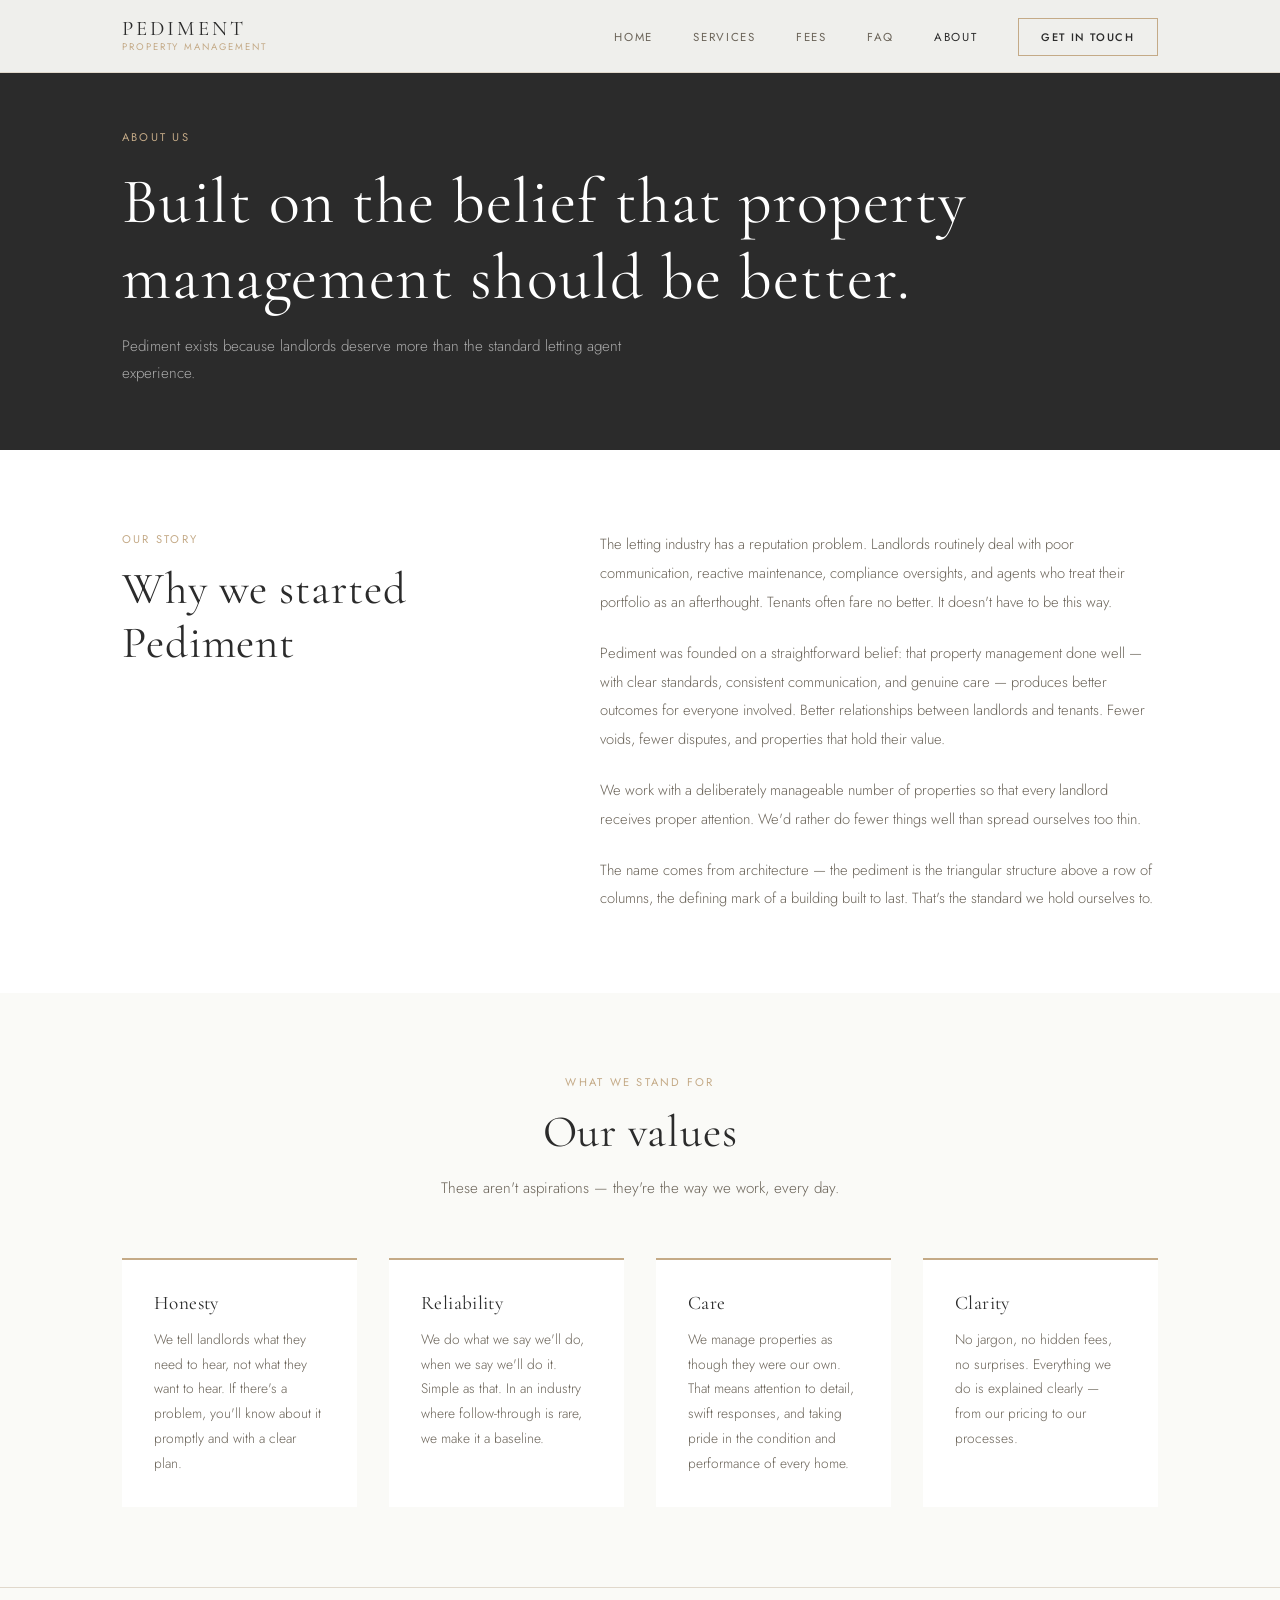
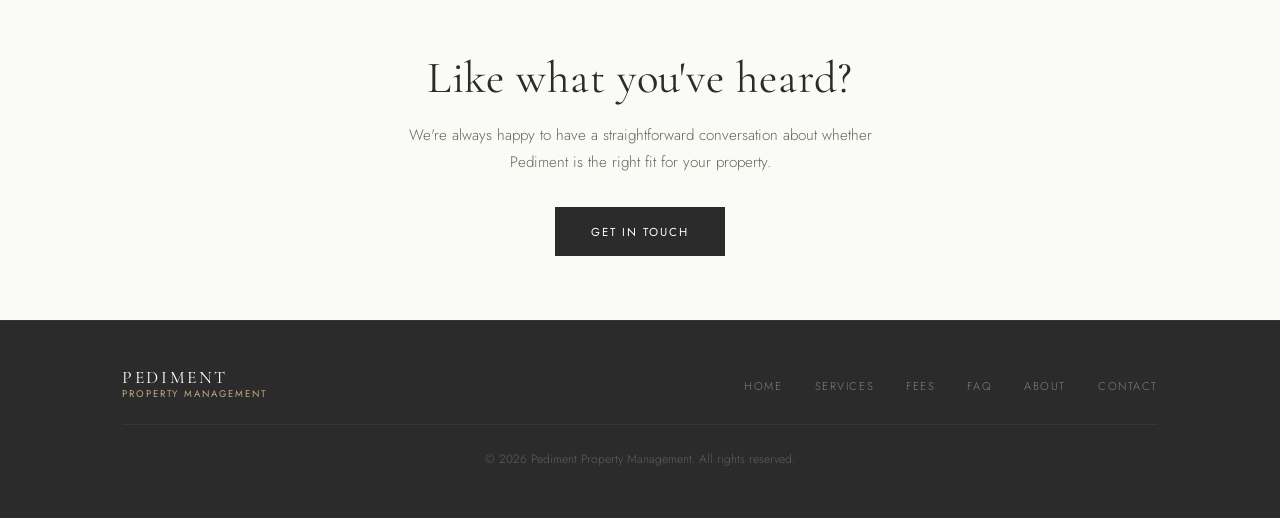
==== about.html @ b6da0488 "Add files via upload" ====
<!DOCTYPE html>
<html lang="en">
<head>
  <meta charset="UTF-8" />
  <meta name="viewport" content="width=device-width, initial-scale=1.0" />
  <title>About — Pediment Property Management</title>
  <meta name="description" content="Who we are, what we stand for, and why we started Pediment Property Management." />
  <link rel="stylesheet" href="styles.css" />
</head>
<body>

  <!-- Navigation -->
  <nav>
    <div class="nav-inner">
      <a href="index.html" class="nav-logo">
        <div class="nav-logo-text">
          <span class="nav-logo-name">Pediment</span>
          <span class="nav-logo-sub">Property Management</span>
        </div>
      </a>
      <button class="nav-toggle" aria-label="Toggle menu" onclick="toggleNav()">
        <span></span><span></span><span></span>
      </button>
      <ul class="nav-links" id="navLinks">
        <li><a href="index.html">Home</a></li>
        <li><a href="services.html">Services</a></li>
        <li><a href="fees.html">Fees</a></li>
        <li><a href="faq.html">FAQ</a></li>
        <li><a href="about.html" class="active">About</a></li>
        <li><a href="contact.html" class="nav-cta">Get in Touch</a></li>
      </ul>
    </div>
  </nav>

  <!-- Page Intro -->
  <div class="about-intro">
    <div class="container">
      <span class="eyebrow" style="display:block; margin-bottom: 1rem;">About Us</span>
      <h1>Built on the belief that property management should be better.</h1>
      <p>Pediment exists because landlords deserve more than the standard letting agent experience.</p>
    </div>
  </div>

  <!-- Story -->
  <section class="about-story">
    <div class="container">
      <div class="about-grid">
        <div class="about-sidebar">
          <span class="eyebrow">Our Story</span>
          <h2>Why we started Pediment</h2>
        </div>
        <div class="about-body">
          <p>The letting industry has a reputation problem. Landlords routinely deal with poor communication, reactive maintenance, compliance oversights, and agents who treat their portfolio as an afterthought. Tenants often fare no better. It doesn't have to be this way.</p>
          <p>Pediment was founded on a straightforward belief: that property management done well — with clear standards, consistent communication, and genuine care — produces better outcomes for everyone involved. Better relationships between landlords and tenants. Fewer voids, fewer disputes, and properties that hold their value.</p>
          <p>We work with a deliberately manageable number of properties so that every landlord receives proper attention. We'd rather do fewer things well than spread ourselves too thin.</p>
          <p>The name comes from architecture — the pediment is the triangular structure above a row of columns, the defining mark of a building built to last. That's the standard we hold ourselves to.</p>
        </div>
      </div>
    </div>
  </section>

  <!-- Values -->
  <section class="values">
    <div class="container">
      <div class="section-header centered">
        <span class="eyebrow">What We Stand For</span>
        <h2>Our values</h2>
        <p>These aren't aspirations — they're the way we work, every day.</p>
      </div>
      <div class="values-grid">
        <div class="value-card">
          <h3>Honesty</h3>
          <p>We tell landlords what they need to hear, not what they want to hear. If there's a problem, you'll know about it promptly and with a clear plan.</p>
        </div>
        <div class="value-card">
          <h3>Reliability</h3>
          <p>We do what we say we'll do, when we say we'll do it. Simple as that. In an industry where follow-through is rare, we make it a baseline.</p>
        </div>
        <div class="value-card">
          <h3>Care</h3>
          <p>We manage properties as though they were our own. That means attention to detail, swift responses, and taking pride in the condition and performance of every home.</p>
        </div>
        <div class="value-card">
          <h3>Clarity</h3>
          <p>No jargon, no hidden fees, no surprises. Everything we do is explained clearly — from our pricing to our processes.</p>
        </div>
      </div>
    </div>
  </section>

  <!-- CTA -->
  <div class="cta-band">
    <div class="container">
      <h2>Like what you've heard?</h2>
      <p>We're always happy to have a straightforward conversation about whether Pediment is the right fit for your property.</p>
      <a href="contact.html" class="btn btn-primary">Get in Touch</a>
    </div>
  </div>

  <!-- Footer -->
  <footer>
    <div class="container">
      <div class="footer-inner">
        <div class="footer-brand nav-logo">
          <div class="nav-logo-text">
            <span class="nav-logo-name">Pediment</span>
            <span class="nav-logo-sub">Property Management</span>
          </div>
        </div>
        <ul class="footer-links">
          <li><a href="index.html">Home</a></li>
          <li><a href="services.html">Services</a></li>
          <li><a href="fees.html">Fees</a></li>
          <li><a href="faq.html">FAQ</a></li>
          <li><a href="about.html">About</a></li>
          <li><a href="contact.html">Contact</a></li>
        </ul>
      </div>
      <p class="footer-copy">&copy; 2026 Pediment Property Management. All rights reserved.</p>
    </div>
  </footer>

  <script>
    function toggleNav() {
      document.getElementById('navLinks').classList.toggle('open');
    }
  </script>
</body>
</html>
---- styles.css ----
/* ============================================
   PEDIMENT PROPERTY MANAGEMENT — Stylesheet
   ============================================ */

@import url('https://fonts.googleapis.com/css2?family=Cormorant+Garamond:ital,wght@0,300;0,400;0,600;1,300;1,400&family=Jost:wght@300;400;500&display=swap');

/* --- Reset & Base --- */
*, *::before, *::after {
  box-sizing: border-box;
  margin: 0;
  padding: 0;
}

:root {
  --stone:     #C4AA87;
  --stone-lt:  #EDE6DA;
  --charcoal:  #2B2B2B;
  --mid:       #6B6459;
  --offwhite:  #FAFAF7;
  --white:     #FFFFFF;
  --border:    #E0D8CC;
}

html {
  scroll-behavior: smooth;
}

body {
  font-family: 'Jost', sans-serif;
  font-weight: 300;
  background-color: var(--offwhite);
  color: var(--charcoal);
  font-size: 16px;
  line-height: 1.75;
}

img {
  max-width: 100%;
  display: block;
}

a {
  color: inherit;
  text-decoration: none;
}

/* --- Typography --- */
h1, h2, h3, h4 {
  font-family: 'Cormorant Garamond', serif;
  font-weight: 400;
  line-height: 1.2;
  letter-spacing: 0.02em;
}

h1 { font-size: clamp(2.4rem, 5vw, 4rem); }
h2 { font-size: clamp(1.8rem, 3.5vw, 2.8rem); }
h3 { font-size: clamp(1.3rem, 2.5vw, 1.8rem); }

.eyebrow {
  font-family: 'Jost', sans-serif;
  font-weight: 400;
  font-size: 0.7rem;
  letter-spacing: 0.2em;
  text-transform: uppercase;
  color: var(--stone);
}

/* --- Layout --- */
.container {
  max-width: 1100px;
  margin: 0 auto;
  padding: 0 2rem;
}

section {
  padding: 5rem 0;
}

/* --- Navigation --- */
nav {
  position: fixed;
  top: 0;
  left: 0;
  right: 0;
  z-index: 100;
  background: rgba(250, 250, 247, 0.95);
  backdrop-filter: blur(8px);
  border-bottom: 1px solid var(--border);
  padding: 1.2rem 0;
}

.nav-inner {
  display: flex;
  align-items: center;
  justify-content: space-between;
  max-width: 1100px;
  margin: 0 auto;
  padding: 0 2rem;
}

.nav-logo {
  display: flex;
  align-items: center;
  gap: 0.8rem;
}

.nav-logo-text {
  display: flex;
  flex-direction: column;
  line-height: 1;
}

.nav-logo-name {
  font-family: 'Cormorant Garamond', serif;
  font-size: 1.3rem;
  font-weight: 400;
  letter-spacing: 0.15em;
  text-transform: uppercase;
  color: var(--charcoal);
}

.nav-logo-sub {
  font-family: 'Jost', sans-serif;
  font-size: 0.6rem;
  font-weight: 400;
  letter-spacing: 0.2em;
  text-transform: uppercase;
  color: var(--stone);
  margin-top: 0.2rem;
}

.nav-links {
  display: flex;
  gap: 2.5rem;
  list-style: none;
  align-items: center;
}

.nav-links a {
  font-size: 0.72rem;
  font-weight: 400;
  letter-spacing: 0.15em;
  text-transform: uppercase;
  color: var(--mid);
  transition: color 0.2s;
}

.nav-links a:hover,
.nav-links a.active {
  color: var(--charcoal);
}

.nav-cta {
  font-size: 0.68rem !important;
  font-weight: 500 !important;
  letter-spacing: 0.15em;
  text-transform: uppercase;
  padding: 0.6rem 1.4rem;
  border: 1px solid var(--stone);
  color: var(--charcoal) !important;
  transition: background 0.2s, color 0.2s !important;
}

.nav-cta:hover {
  background: var(--stone) !important;
  color: var(--white) !important;
}

/* Hamburger menu */
.nav-toggle {
  display: none;
  flex-direction: column;
  gap: 5px;
  cursor: pointer;
  background: none;
  border: none;
  padding: 0.3rem;
}

.nav-toggle span {
  display: block;
  width: 22px;
  height: 1px;
  background: var(--charcoal);
  transition: all 0.3s;
}

/* --- Buttons --- */
.btn {
  display: inline-block;
  font-family: 'Jost', sans-serif;
  font-size: 0.72rem;
  font-weight: 400;
  letter-spacing: 0.18em;
  text-transform: uppercase;
  padding: 0.9rem 2.2rem;
  cursor: pointer;
  transition: all 0.25s;
  border: none;
}

.btn-primary {
  background: var(--charcoal);
  color: var(--white);
}

.btn-primary:hover {
  background: var(--stone);
}

.btn-outline {
  background: transparent;
  color: var(--charcoal);
  border: 1px solid var(--charcoal);
}

.btn-outline:hover {
  background: var(--charcoal);
  color: var(--white);
}

.btn-light {
  background: transparent;
  color: var(--white);
  border: 1px solid rgba(255,255,255,0.6);
}

.btn-light:hover {
  background: var(--white);
  color: var(--charcoal);
}

/* --- Hero --- */
.hero {
  padding-top: 8rem;
  padding-bottom: 5rem;
  min-height: 92vh;
  display: flex;
  align-items: center;
  position: relative;
  overflow: hidden;
}

.hero-bg {
  position: absolute;
  inset: 0;
  background: linear-gradient(135deg, var(--charcoal) 0%, #3d3830 100%);
  z-index: 0;
}

.hero-overlay {
  position: absolute;
  inset: 0;
  background: url("data:image/svg+xml,%3Csvg width='60' height='60' viewBox='0 0 60 60' xmlns='http://www.w3.org/2000/svg'%3E%3Cg fill='none' fill-rule='evenodd'%3E%3Cg fill='%23C4AA87' fill-opacity='0.04'%3E%3Cpath d='M36 34v-4h-2v4h-4v2h4v4h2v-4h4v-2h-4zm0-30V0h-2v4h-4v2h4v4h2V6h4V4h-4zM6 34v-4H4v4H0v2h4v4h2v-4h4v-2H6zM6 4V0H4v4H0v2h4v4h2V6h4V4H6z'/%3E%3C/g%3E%3C/g%3E%3C/svg%3E");
  z-index: 1;
}

.hero .container {
  position: relative;
  z-index: 2;
}

.hero-content {
  max-width: 700px;
}

.hero-eyebrow {
  font-family: 'Jost', sans-serif;
  font-size: 0.68rem;
  font-weight: 400;
  letter-spacing: 0.25em;
  text-transform: uppercase;
  color: var(--stone);
  margin-bottom: 1.5rem;
}

.hero h1 {
  color: var(--white);
  margin-bottom: 1.5rem;
  font-weight: 300;
}

.hero h1 em {
  font-style: italic;
  color: var(--stone);
}

.hero-sub {
  color: rgba(255,255,255,0.65);
  font-size: 1rem;
  max-width: 520px;
  margin-bottom: 2.5rem;
  line-height: 1.85;
}

.hero-actions {
  display: flex;
  gap: 1rem;
  flex-wrap: wrap;
}

/* --- Section Headers --- */
.section-header {
  margin-bottom: 3.5rem;
}

.section-header.centered {
  text-align: center;
}

.section-header .eyebrow {
  display: block;
  margin-bottom: 0.8rem;
}

.section-header h2 {
  color: var(--charcoal);
  margin-bottom: 1rem;
}

.section-header p {
  color: var(--mid);
  max-width: 560px;
  font-size: 0.95rem;
}

.section-header.centered p {
  margin: 0 auto;
}

/* --- Intro / Stats strip --- */
.intro {
  background: var(--white);
  border-top: 1px solid var(--border);
  border-bottom: 1px solid var(--border);
  padding: 3rem 0;
}

.intro-grid {
  display: grid;
  grid-template-columns: repeat(3, 1fr);
  gap: 2rem;
  text-align: center;
}

.intro-item {
  padding: 1rem;
}

.intro-number {
  font-family: 'Cormorant Garamond', serif;
  font-size: 3rem;
  font-weight: 300;
  color: var(--stone);
  line-height: 1;
  margin-bottom: 0.4rem;
}

.intro-label {
  font-size: 0.72rem;
  letter-spacing: 0.12em;
  text-transform: uppercase;
  color: var(--mid);
}

/* --- Services Preview (Homepage) --- */
.services-preview {
  background: var(--offwhite);
}

.services-grid {
  display: grid;
  grid-template-columns: repeat(auto-fit, minmax(280px, 1fr));
  gap: 1.5px;
  background: var(--border);
  border: 1px solid var(--border);
}

.service-card {
  background: var(--white);
  padding: 2.5rem;
  transition: background 0.2s;
}

.service-card:hover {
  background: var(--offwhite);
}

.service-icon {
  width: 40px;
  height: 1px;
  background: var(--stone);
  margin-bottom: 1.5rem;
}

.service-card h3 {
  font-size: 1.3rem;
  color: var(--charcoal);
  margin-bottom: 0.8rem;
}

.service-card p {
  color: var(--mid);
  font-size: 0.88rem;
  line-height: 1.8;
}

/* --- Why Pediment --- */
.why {
  background: var(--charcoal);
}

.why .section-header h2 {
  color: var(--white);
}

.why .section-header p {
  color: rgba(255,255,255,0.55);
}

.why .eyebrow {
  color: var(--stone);
}

.why-grid {
  display: grid;
  grid-template-columns: repeat(auto-fit, minmax(240px, 1fr));
  gap: 2.5rem;
}

.why-item {
  border-top: 1px solid rgba(196, 170, 135, 0.3);
  padding-top: 1.5rem;
}

.why-item h3 {
  color: var(--white);
  font-size: 1.2rem;
  margin-bottom: 0.75rem;
}

.why-item p {
  color: rgba(255,255,255,0.5);
  font-size: 0.88rem;
  line-height: 1.85;
}

/* --- Testimonial / Pull Quote --- */
.pullquote {
  background: var(--stone-lt);
  padding: 5rem 0;
  text-align: center;
}

.pullquote blockquote {
  font-family: 'Cormorant Garamond', serif;
  font-size: clamp(1.4rem, 3vw, 2rem);
  font-weight: 300;
  font-style: italic;
  color: var(--charcoal);
  max-width: 750px;
  margin: 0 auto 1.5rem;
  line-height: 1.5;
}

.pullquote cite {
  font-style: normal;
  font-size: 0.72rem;
  letter-spacing: 0.15em;
  text-transform: uppercase;
  color: var(--stone);
}

/* --- CTA Band --- */
.cta-band {
  background: var(--offwhite);
  border-top: 1px solid var(--border);
  padding: 4rem 0;
  text-align: center;
}

.cta-band h2 {
  margin-bottom: 1rem;
  color: var(--charcoal);
}

.cta-band p {
  color: var(--mid);
  font-size: 0.95rem;
  margin-bottom: 2rem;
  max-width: 480px;
  margin-left: auto;
  margin-right: auto;
}

/* --- Services Page --- */
.services-intro {
  padding-top: 8rem;
  padding-bottom: 4rem;
  background: var(--charcoal);
}

.services-intro h1 {
  color: var(--white);
  margin-bottom: 1rem;
}

.services-intro p {
  color: rgba(255,255,255,0.6);
  max-width: 540px;
  font-size: 0.95rem;
}

.services-full {
  background: var(--white);
}

.service-row {
  display: grid;
  grid-template-columns: 1fr 2fr;
  gap: 3rem;
  padding: 3rem 0;
  border-bottom: 1px solid var(--border);
  align-items: start;
}

.service-row:last-child {
  border-bottom: none;
}

.service-row-label {
  padding-top: 0.2rem;
}

.service-row-label .eyebrow {
  display: block;
  margin-bottom: 0.5rem;
}

.service-row-label h3 {
  font-size: 1.5rem;
  color: var(--charcoal);
}

.service-row-body p {
  color: var(--mid);
  font-size: 0.92rem;
  line-height: 1.9;
  margin-bottom: 1rem;
}

.service-row-body ul {
  list-style: none;
  padding: 0;
  display: grid;
  grid-template-columns: 1fr 1fr;
  gap: 0.5rem;
}

.service-row-body ul li {
  font-size: 0.85rem;
  color: var(--mid);
  padding-left: 1rem;
  position: relative;
}

.service-row-body ul li::before {
  content: '—';
  position: absolute;
  left: 0;
  color: var(--stone);
}

/* --- About Page --- */
.about-intro {
  padding-top: 8rem;
  padding-bottom: 4rem;
  background: var(--charcoal);
}

.about-intro h1 {
  color: var(--white);
  margin-bottom: 1rem;
}

.about-intro p {
  color: rgba(255,255,255,0.6);
  max-width: 540px;
  font-size: 0.95rem;
}

.about-story {
  background: var(--white);
}

.about-grid {
  display: grid;
  grid-template-columns: 1fr 1.4fr;
  gap: 5rem;
  align-items: start;
}

.about-sidebar h2 {
  margin-bottom: 1.5rem;
}

.about-sidebar .eyebrow {
  display: block;
  margin-bottom: 0.8rem;
}

.about-body p {
  color: var(--mid);
  font-size: 0.92rem;
  line-height: 1.95;
  margin-bottom: 1.4rem;
}

.about-body p:last-child {
  margin-bottom: 0;
}

.values {
  background: var(--offwhite);
}

.values-grid {
  display: grid;
  grid-template-columns: repeat(auto-fit, minmax(220px, 1fr));
  gap: 2rem;
}

.value-card {
  background: var(--white);
  padding: 2rem;
  border-top: 2px solid var(--stone);
}

.value-card h3 {
  font-size: 1.2rem;
  color: var(--charcoal);
  margin-bottom: 0.75rem;
}

.value-card p {
  color: var(--mid);
  font-size: 0.86rem;
  line-height: 1.8;
}

/* --- Contact Page --- */
.contact-intro {
  padding-top: 8rem;
  padding-bottom: 4rem;
  background: var(--charcoal);
}

.contact-intro h1 {
  color: var(--white);
  margin-bottom: 1rem;
}

.contact-intro p {
  color: rgba(255,255,255,0.6);
  max-width: 540px;
  font-size: 0.95rem;
}

.contact-section {
  background: var(--white);
}

.contact-grid {
  display: grid;
  grid-template-columns: 1fr 1.6fr;
  gap: 5rem;
  align-items: start;
}

.contact-details {
  padding-top: 0.5rem;
}

.contact-details .eyebrow {
  display: block;
  margin-bottom: 1.5rem;
}

.contact-detail-item {
  margin-bottom: 2rem;
  padding-bottom: 2rem;
  border-bottom: 1px solid var(--border);
}

.contact-detail-item:last-child {
  border-bottom: none;
  margin-bottom: 0;
  padding-bottom: 0;
}

.contact-detail-item h4 {
  font-family: 'Jost', sans-serif;
  font-size: 0.68rem;
  font-weight: 500;
  letter-spacing: 0.18em;
  text-transform: uppercase;
  color: var(--stone);
  margin-bottom: 0.4rem;
}

.contact-detail-item p,
.contact-detail-item a {
  color: var(--charcoal);
  font-size: 0.92rem;
  line-height: 1.7;
}

.contact-detail-item a:hover {
  color: var(--stone);
}

/* --- Form --- */
.contact-form-wrap h3 {
  font-size: 1.5rem;
  color: var(--charcoal);
  margin-bottom: 0.5rem;
}

.contact-form-wrap .form-sub {
  color: var(--mid);
  font-size: 0.88rem;
  margin-bottom: 2rem;
}

.form-group {
  margin-bottom: 1.4rem;
}

.form-row {
  display: grid;
  grid-template-columns: 1fr 1fr;
  gap: 1.2rem;
}

label {
  display: block;
  font-size: 0.68rem;
  font-weight: 500;
  letter-spacing: 0.14em;
  text-transform: uppercase;
  color: var(--charcoal);
  margin-bottom: 0.5rem;
}

input[type="text"],
input[type="email"],
input[type="tel"],
select,
textarea {
  width: 100%;
  font-family: 'Jost', sans-serif;
  font-size: 0.9rem;
  font-weight: 300;
  color: var(--charcoal);
  background: var(--offwhite);
  border: 1px solid var(--border);
  padding: 0.85rem 1rem;
  outline: none;
  transition: border-color 0.2s;
  appearance: none;
  border-radius: 0;
}

input:focus,
select:focus,
textarea:focus {
  border-color: var(--stone);
}

textarea {
  resize: vertical;
  min-height: 130px;
}

select {
  background-image: url("data:image/svg+xml,%3Csvg xmlns='http://www.w3.org/2000/svg' width='12' height='8' viewBox='0 0 12 8'%3E%3Cpath d='M1 1l5 5 5-5' stroke='%236B6459' stroke-width='1.5' fill='none'/%3E%3C/svg%3E");
  background-repeat: no-repeat;
  background-position: right 1rem center;
  padding-right: 2.5rem;
}

.form-note {
  font-size: 0.78rem;
  color: var(--mid);
  margin-top: 1rem;
}

/* --- Footer --- */
footer {
  background: var(--charcoal);
  padding: 3rem 0;
  border-top: 1px solid rgba(255,255,255,0.06);
}

.footer-inner {
  display: flex;
  align-items: center;
  justify-content: space-between;
  gap: 2rem;
  flex-wrap: wrap;
}

.footer-brand .nav-logo-name {
  color: var(--white);
  font-size: 1.1rem;
}

.footer-brand .nav-logo-sub {
  color: var(--stone);
}

.footer-links {
  display: flex;
  gap: 2rem;
  list-style: none;
}

.footer-links a {
  font-size: 0.7rem;
  letter-spacing: 0.14em;
  text-transform: uppercase;
  color: rgba(255,255,255,0.4);
  transition: color 0.2s;
}

.footer-links a:hover {
  color: var(--stone);
}

.footer-copy {
  font-size: 0.75rem;
  color: rgba(255,255,255,0.25);
  width: 100%;
  margin-top: 1.5rem;
  padding-top: 1.5rem;
  border-top: 1px solid rgba(255,255,255,0.06);
  text-align: center;
}

/* --- Responsive --- */
@media (max-width: 768px) {
  .nav-links {
    display: none;
    position: fixed;
    top: 60px;
    left: 0;
    right: 0;
    background: var(--offwhite);
    flex-direction: column;
    gap: 0;
    padding: 1rem 0;
    border-bottom: 1px solid var(--border);
  }

  .nav-links.open {
    display: flex;
  }

  .nav-links li {
    width: 100%;
  }

  .nav-links a {
    display: block;
    padding: 0.9rem 2rem;
  }

  .nav-cta {
    border: none !important;
    padding: 0.9rem 2rem !important;
  }

  .nav-toggle {
    display: flex;
  }

  .intro-grid {
    grid-template-columns: 1fr;
  }

  .about-grid,
  .contact-grid {
    grid-template-columns: 1fr;
    gap: 3rem;
  }

  .service-row {
    grid-template-columns: 1fr;
    gap: 1.5rem;
  }

  .service-row-body ul {
    grid-template-columns: 1fr;
  }

  .form-row {
    grid-template-columns: 1fr;
  }

  .footer-inner {
    flex-direction: column;
    align-items: flex-start;
  }

  .hero-actions {
    flex-direction: column;
  }
}
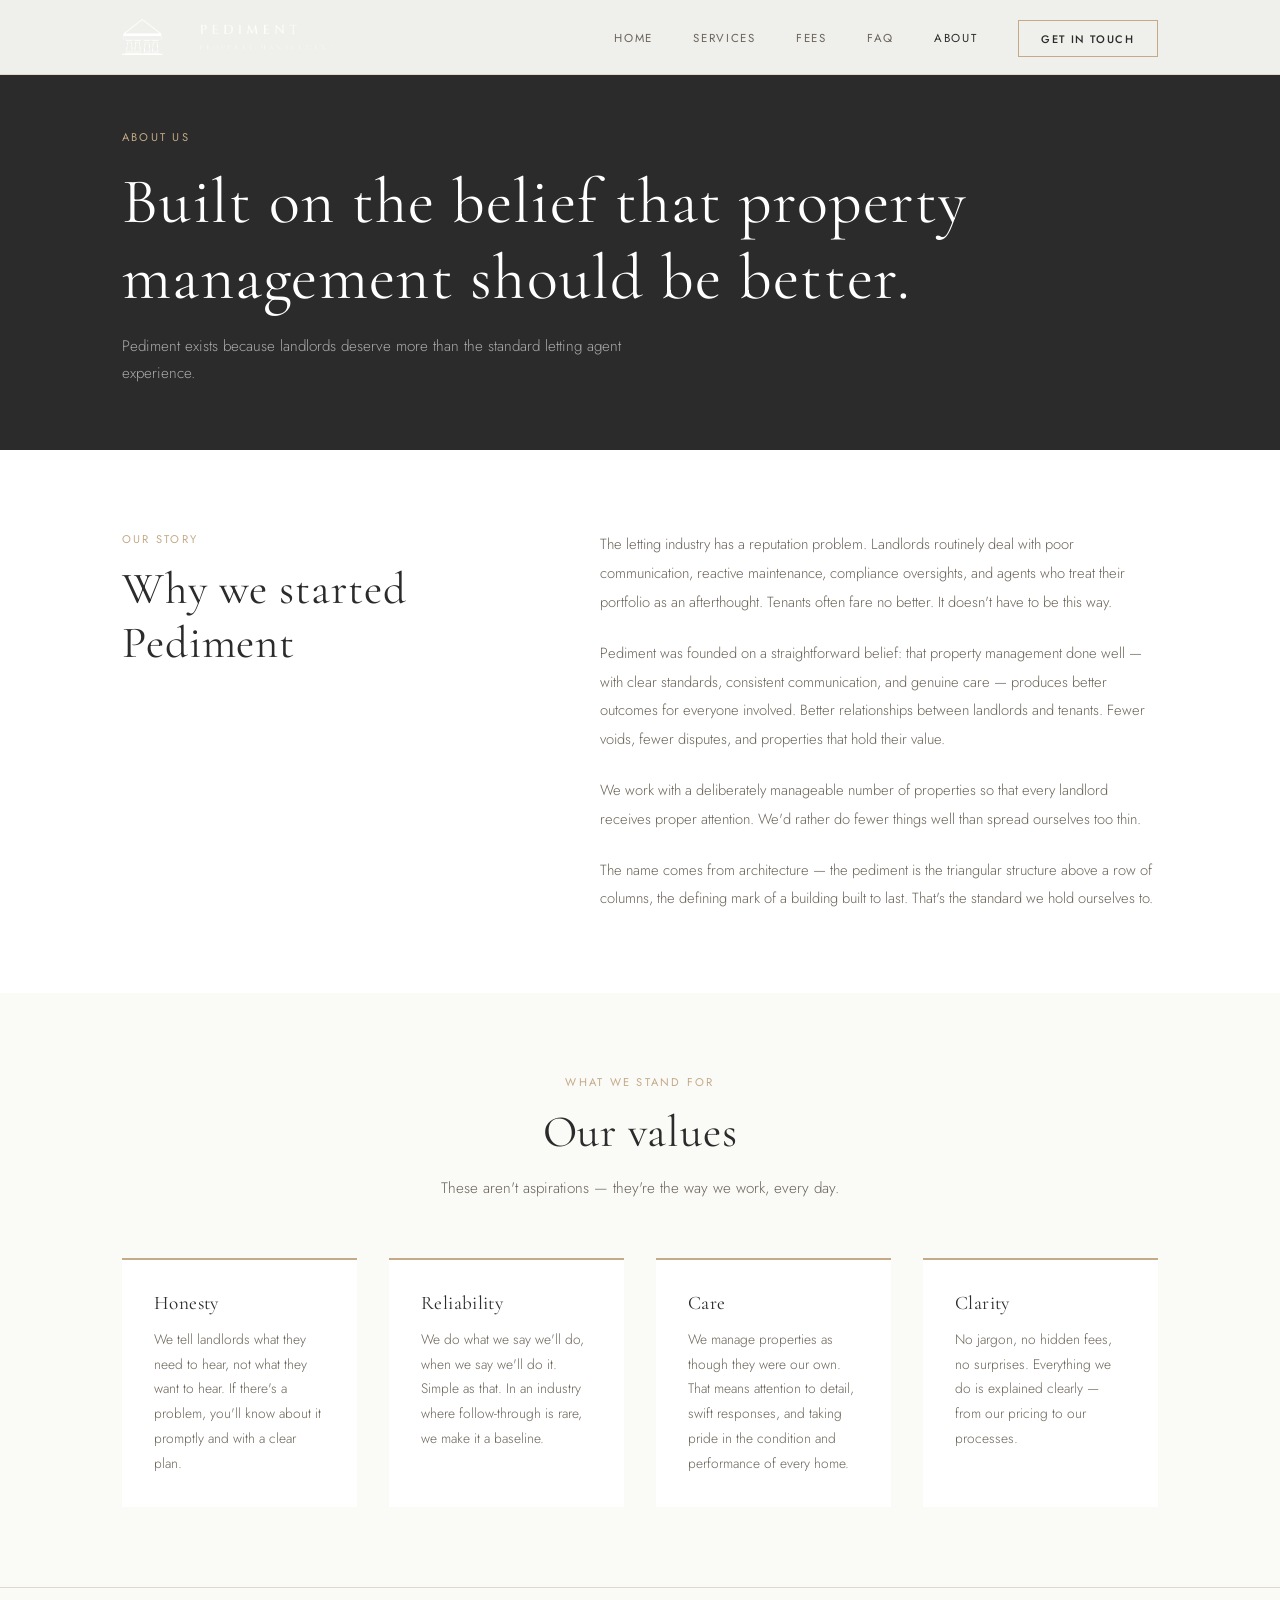
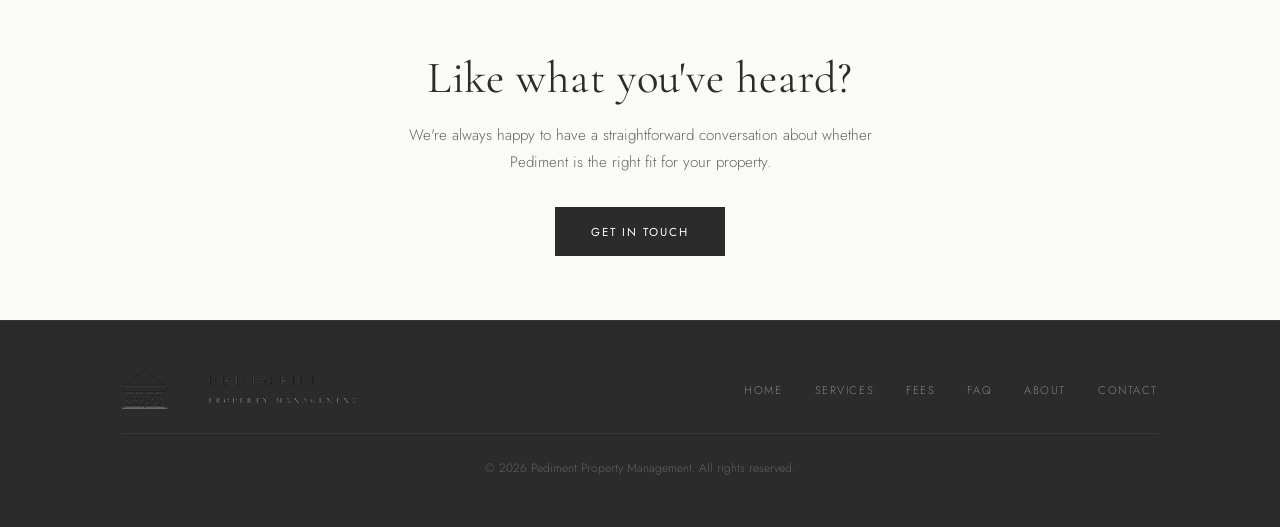
==== commit 83cb01d0: "Add files via upload" ====
--- a/about.html
+++ b/about.html
@@ -13,10 +13,7 @@
   <nav>
     <div class="nav-inner">
       <a href="index.html" class="nav-logo">
-        <div class="nav-logo-text">
-          <span class="nav-logo-name">Pediment</span>
-          <span class="nav-logo-sub">Property Management</span>
-        </div>
+        <img src="logo-horizontal-white.png" alt="Pediment Property Management" style="height: 36px; width: auto;">
       </a>
       <button class="nav-toggle" aria-label="Toggle menu" onclick="toggleNav()">
         <span></span><span></span><span></span>
@@ -102,10 +99,7 @@
     <div class="container">
       <div class="footer-inner">
         <div class="footer-brand nav-logo">
-          <div class="nav-logo-text">
-            <span class="nav-logo-name">Pediment</span>
-            <span class="nav-logo-sub">Property Management</span>
-          </div>
+          <img src="logo-horizontal.png" alt="Pediment Property Management" style="height: 40px; width: auto;">
         </div>
         <ul class="footer-links">
           <li><a href="index.html">Home</a></li>
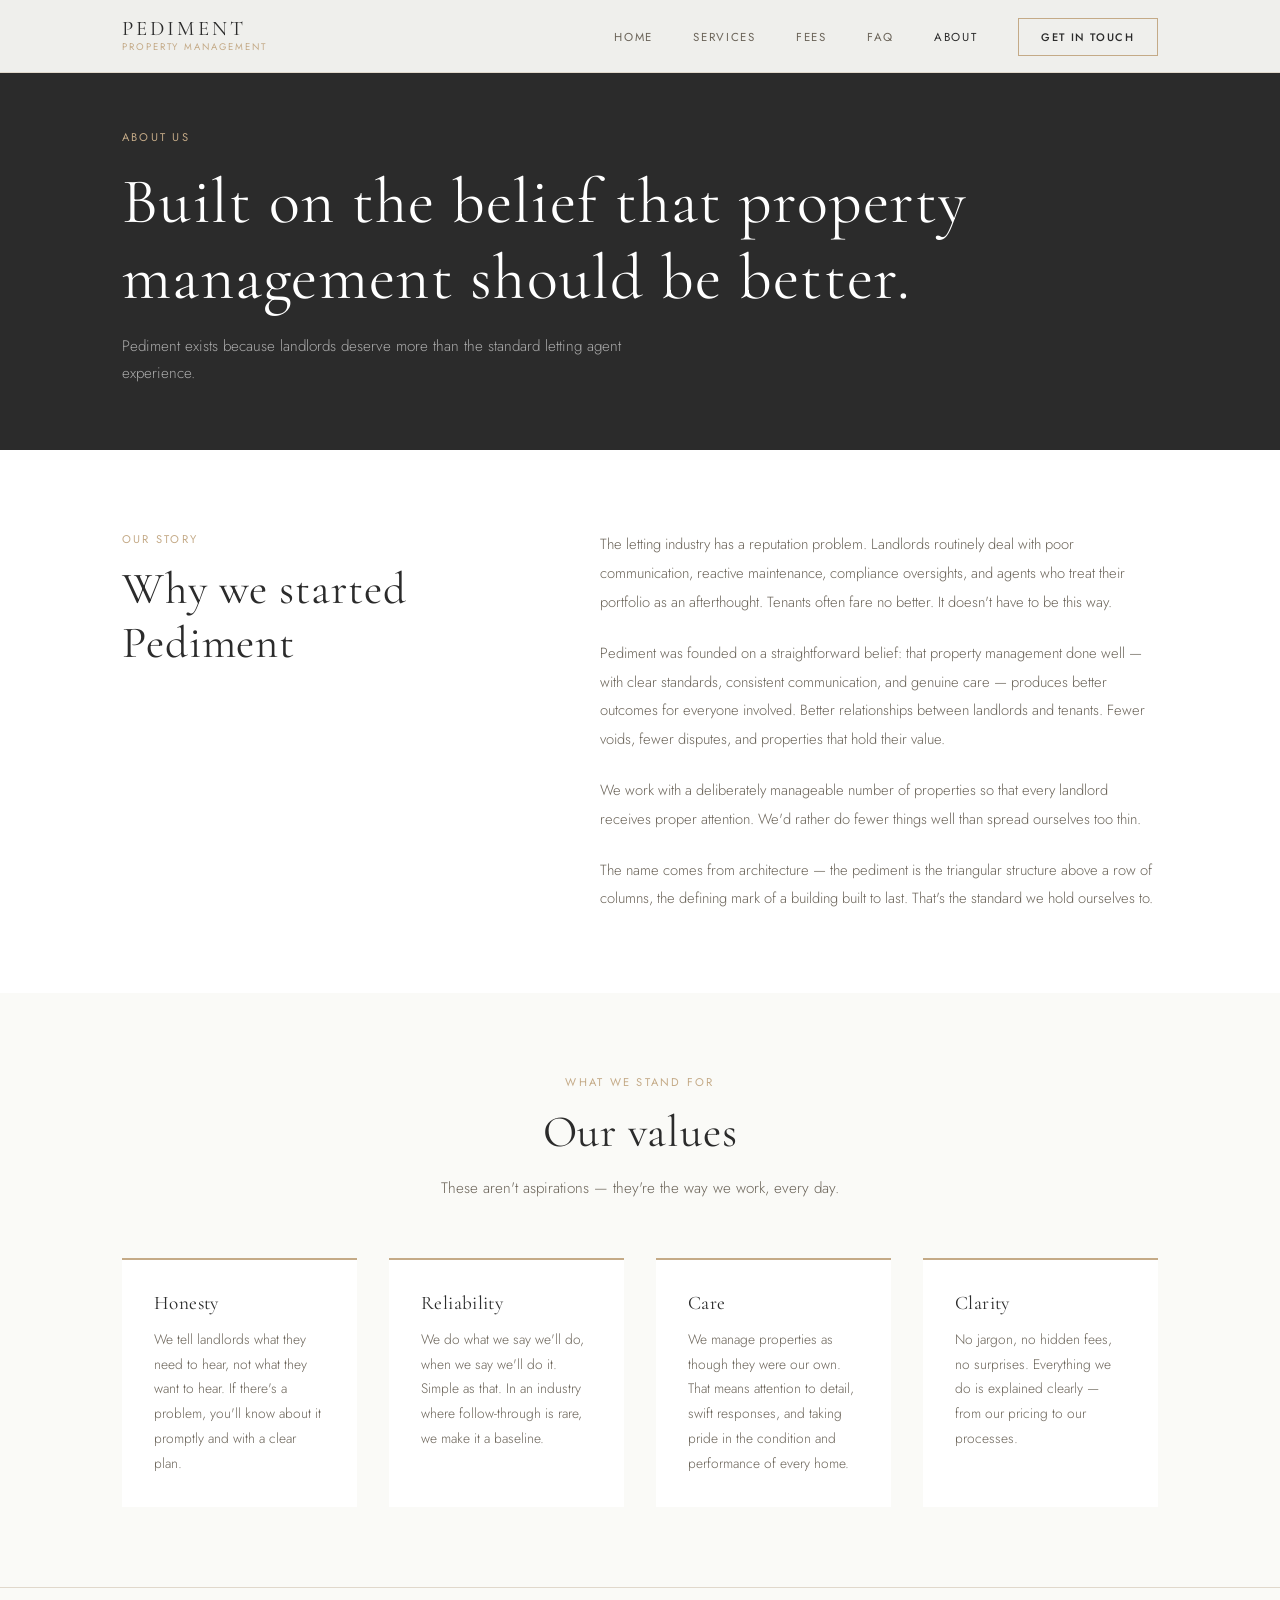
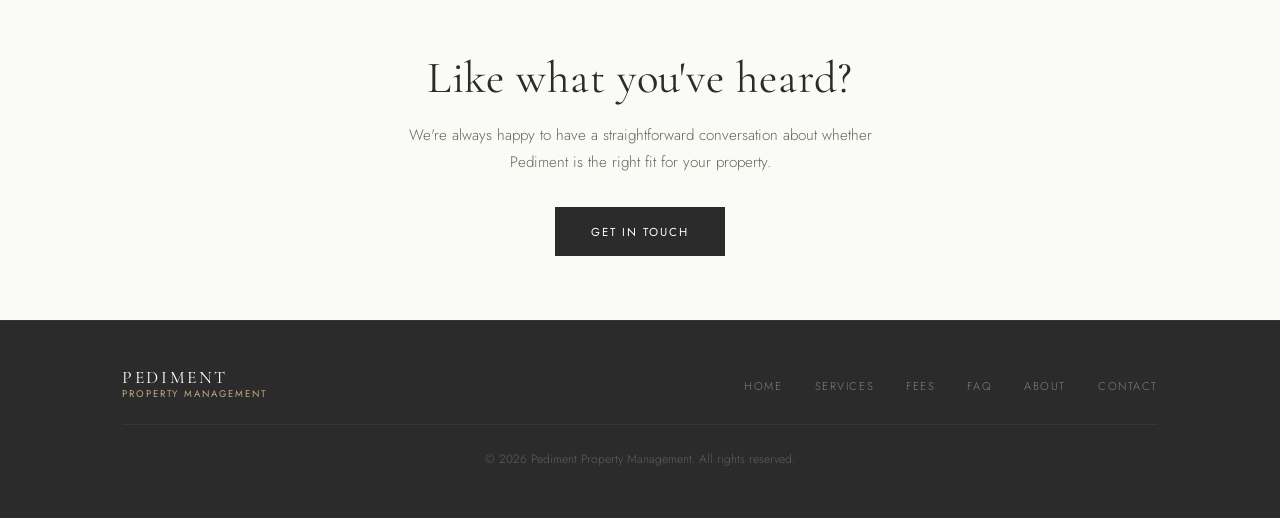
==== commit 43e1df96: "Add files via upload" ====
--- a/about.html
+++ b/about.html
@@ -13,7 +13,10 @@
   <nav>
     <div class="nav-inner">
       <a href="index.html" class="nav-logo">
-        <img src="logo-horizontal-white.png" alt="Pediment Property Management" style="height: 36px; width: auto;">
+        <div class="nav-logo-text">
+          <span class="nav-logo-name">Pediment</span>
+          <span class="nav-logo-sub">Property Management</span>
+        </div>
       </a>
       <button class="nav-toggle" aria-label="Toggle menu" onclick="toggleNav()">
         <span></span><span></span><span></span>
@@ -99,7 +102,10 @@
     <div class="container">
       <div class="footer-inner">
         <div class="footer-brand nav-logo">
-          <img src="logo-horizontal.png" alt="Pediment Property Management" style="height: 40px; width: auto;">
+          <div class="nav-logo-text">
+            <span class="nav-logo-name">Pediment</span>
+            <span class="nav-logo-sub">Property Management</span>
+          </div>
         </div>
         <ul class="footer-links">
           <li><a href="index.html">Home</a></li>
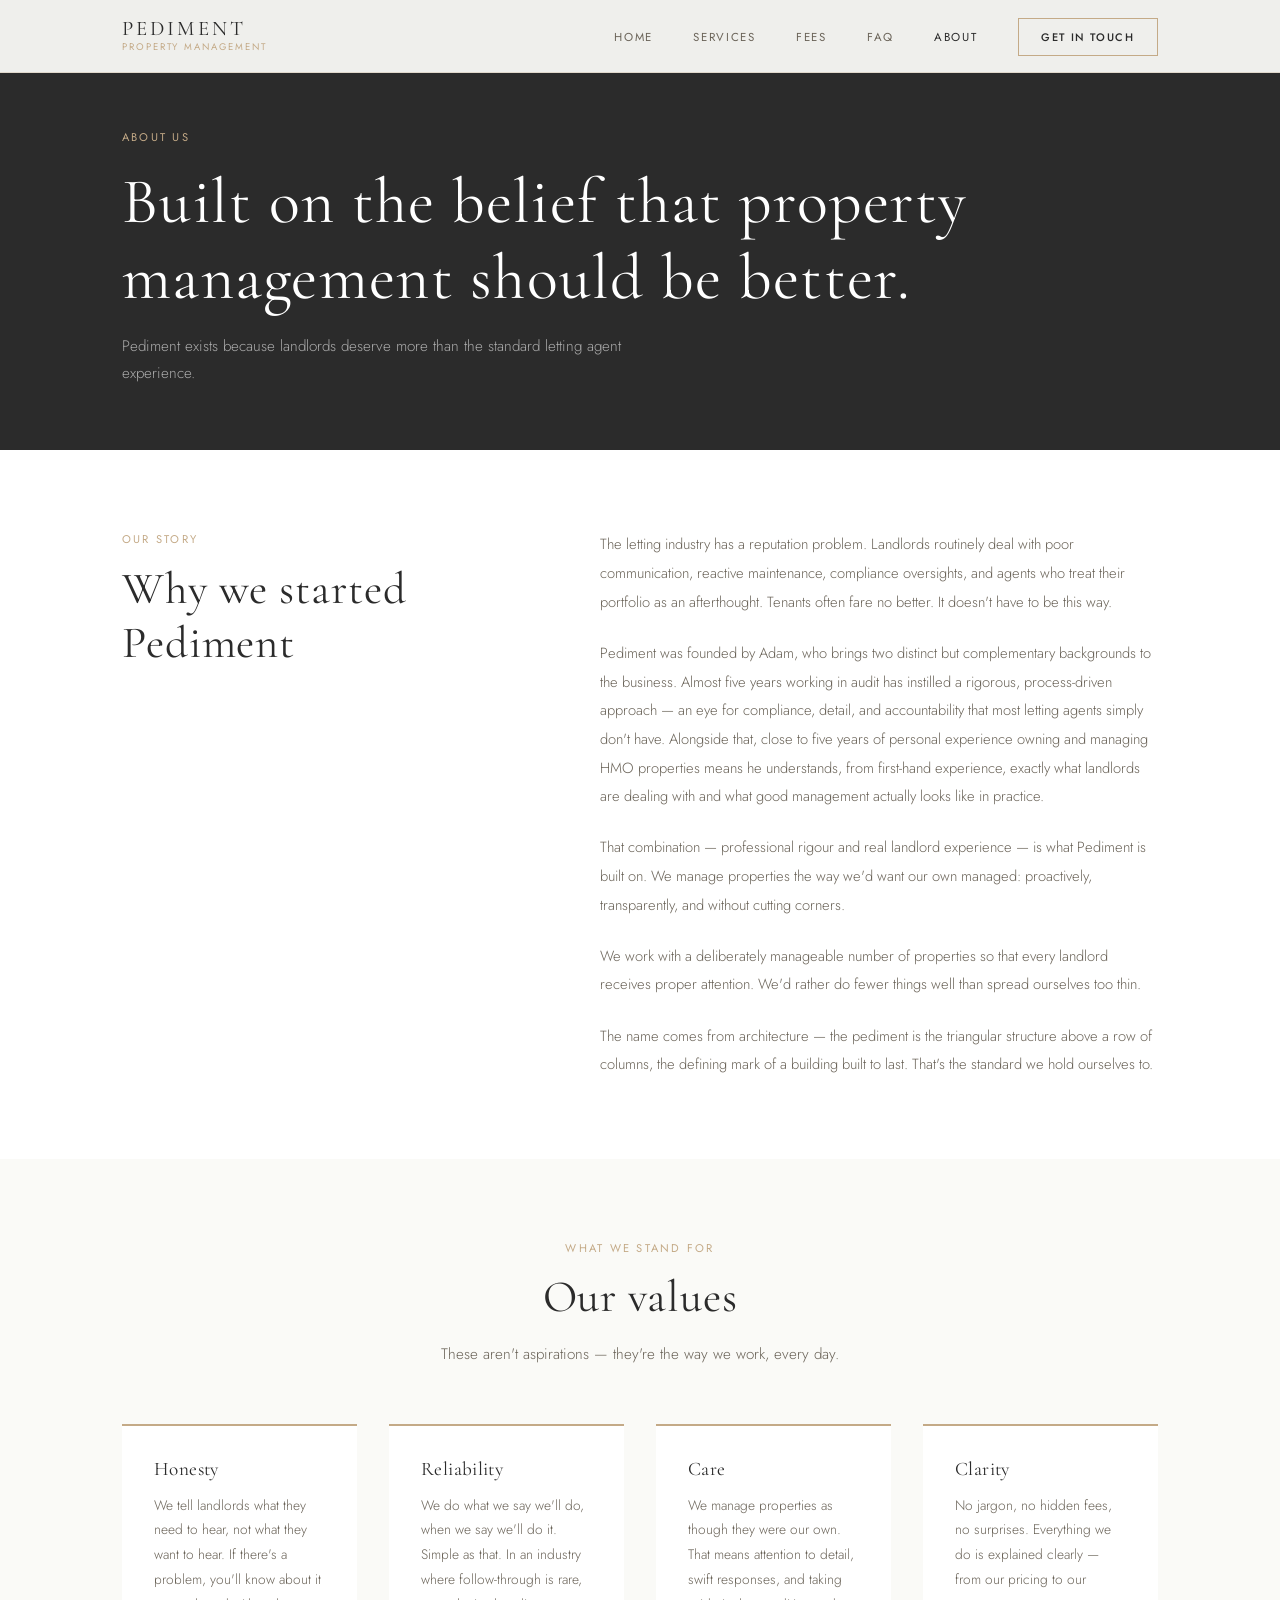
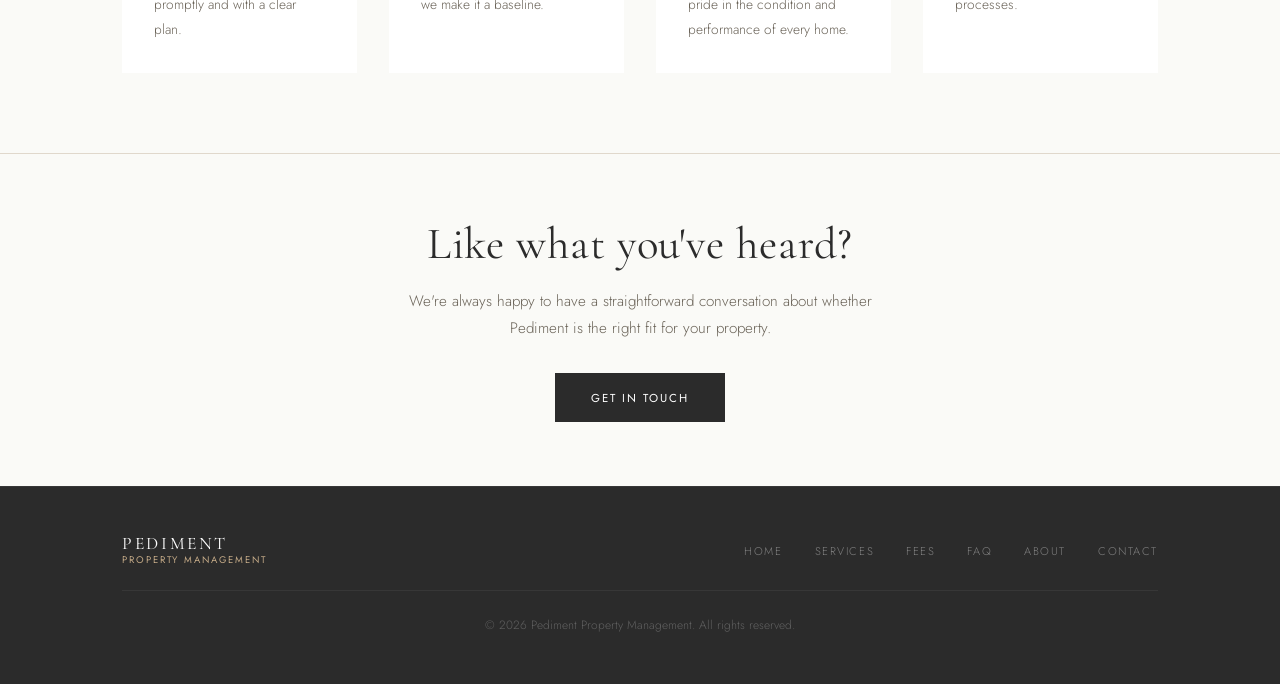
==== commit e5a0f795: "Add files via upload" ====
--- a/about.html
+++ b/about.html
@@ -51,7 +51,8 @@
         </div>
         <div class="about-body">
           <p>The letting industry has a reputation problem. Landlords routinely deal with poor communication, reactive maintenance, compliance oversights, and agents who treat their portfolio as an afterthought. Tenants often fare no better. It doesn't have to be this way.</p>
-          <p>Pediment was founded on a straightforward belief: that property management done well — with clear standards, consistent communication, and genuine care — produces better outcomes for everyone involved. Better relationships between landlords and tenants. Fewer voids, fewer disputes, and properties that hold their value.</p>
+          <p>Pediment was founded by Adam, who brings two distinct but complementary backgrounds to the business. Almost five years working in audit has instilled a rigorous, process-driven approach — an eye for compliance, detail, and accountability that most letting agents simply don't have. Alongside that, close to five years of personal experience owning and managing HMO properties means he understands, from first-hand experience, exactly what landlords are dealing with and what good management actually looks like in practice.</p>
+          <p>That combination — professional rigour and real landlord experience — is what Pediment is built on. We manage properties the way we'd want our own managed: proactively, transparently, and without cutting corners.</p>
           <p>We work with a deliberately manageable number of properties so that every landlord receives proper attention. We'd rather do fewer things well than spread ourselves too thin.</p>
           <p>The name comes from architecture — the pediment is the triangular structure above a row of columns, the defining mark of a building built to last. That's the standard we hold ourselves to.</p>
         </div>
